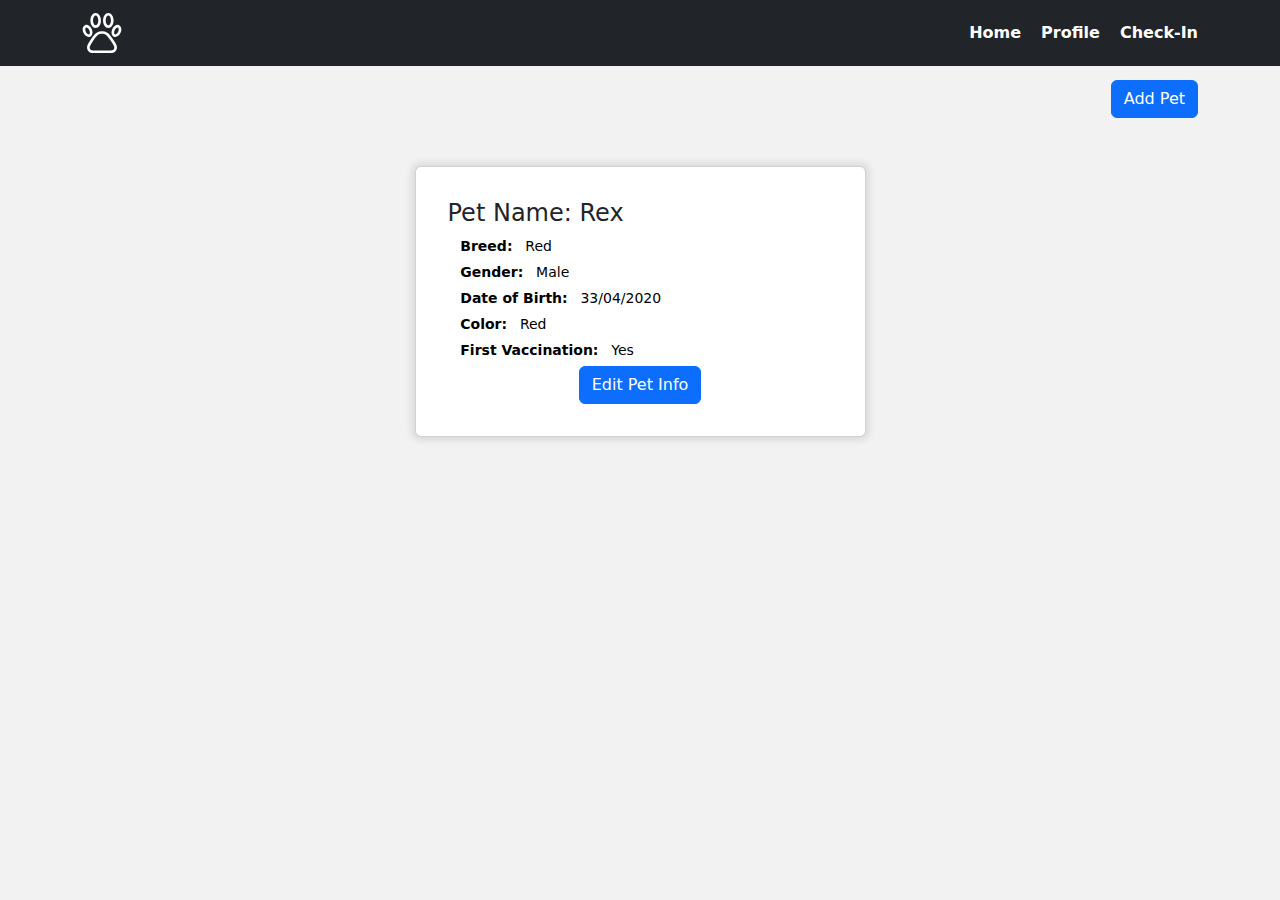
==== home/index.html @ 4c6887a6 "update version" ====
<!DOCTYPE html>
<html lang="en" data-bs-theme="auto">
  <head>
    <script src="../assets/js/color-modes.js"></script>

    <meta charset="utf-8" />
    <meta name="viewport" content="width=device-width, initial-scale=1" />
    <meta name="description" content="" />
    <meta
      name="author"
      content="Mark Otto, Jacob Thornton, and Bootstrap contributors"
    />
    <meta name="generator" content="Hugo 0.112.5" />
    <title>Home Page</title>

    <link
      rel="canonical"
      href="https://getbootstrap.com/docs/5.3/examples/sign-in/"
    />
    <!-- Custom styles for this template -->
    <link href="home.css" rel="stylesheet" />
    <link href="../assets/dist/css/bootstrap.min.css" rel="stylesheet" />
  </head>

  <body>
    <div class="LayoutContainer">
      <header style="position: fixed; width: 100%; z-index: 99">
        <div class="bg-dark d-flex justify-content-end align-items-center">
          <div class="container d-flex justify-content-end gap-3">
            <span class="navbar-brand d-flex align-items-center"></span>
            <span class="navbar-brand d-flex align-items-center"></span>
          </div>
        </div>
        <div class="navbar navbar-dark bg-dark box-shadow">
          <div class="container d-flex justify-content-between">
            <div>
              <a href="/home" class="navbar-brand d-flex align-items-center">
                <!-- <img
                  src="../assets/brand/pets-svgrepo-com.svg"
                  alt=""
                  width="40"
                  height="40"
                  
                /> -->
                <svg
                  fill="#000000"
                  width="40"
                  height="40"
                  version="1.1"
                  id="Capa_1"
                  xmlns="http://www.w3.org/2000/svg"
                  xmlns:xlink="http://www.w3.org/1999/xlink"
                  viewBox="0 0 228.804 228.804"
                  xml:space="preserve"
                  style="fill: white"
                >
                  <g>
                    <path
                      d="M184.475,161.189c-2.368-3.731-19.724-30.767-34.558-45.068c-12.376-11.883-30.9-12.227-33-12.227
                  c-0.191,0.001-0.383,0.008-0.571,0.023h-4.491c-1.984,0-19.761,0.338-32.763,12.042C63.05,130.416,45.3,159.575,44.058,161.63
                  c-9.403,14.867-15.166,24.536-15.166,35.286c0,19.371,14.193,31.888,36.158,31.888h98.711c21.959,0,36.148-12.529,36.148-31.92
                  c0-10.845-5.777-20.5-15.205-35.353C184.63,161.415,184.554,161.3,184.475,161.189z M163.761,213.804H65.05
                  c-7.902,0-21.158-2.194-21.158-16.888c0-6.279,4.126-13.489,12.885-27.334c0.029-0.046,0.058-0.093,0.087-0.14
                  c0.175-0.29,17.631-29.146,32.267-42.336c8.925-8.034,22.597-8.187,22.73-8.188h5.08c0.143,0,0.284-0.004,0.426-0.012
                  c2.441,0.092,14.739,0.907,22.152,8.024c14.283,13.772,32.324,42.347,32.505,42.634c0.081,0.129,0.165,0.254,0.253,0.376
                  c9.316,14.698,12.633,21.018,12.633,26.942C184.909,210.868,173.408,213.804,163.761,213.804z"
                    />
                    <path
                      d="M78.198,85.731c16.929,0,30.189-18.831,30.189-42.87C108.388,18.827,95.127,0,78.198,0
                  C61.271,0,48.011,18.827,48.011,42.861C48.011,66.901,61.271,85.731,78.198,85.731z M78.198,15
                  c7.184,0,15.189,11.442,15.189,27.861c0,16.424-8.006,27.87-15.189,27.87s-15.188-11.446-15.188-27.87
                  C63.011,26.442,71.015,15,78.198,15z"
                    />
                    <path
                      d="M38.664,137.296c2.951,0,5.77-0.607,8.413-1.82c13.162-6.12,16.827-25.327,8.34-43.731
                  C48.832,77.493,36.65,67.918,25.101,67.918c-2.954,0-5.777,0.609-8.401,1.817C3.52,75.834-0.157,95.045,8.332,113.481
                  c6.585,14.244,18.774,23.814,30.33,23.815H38.664z M21.952,107.197c-5.076-11.024-3.635-21.683,1.033-23.842
                  c0.639-0.294,1.33-0.437,2.115-0.437c4.71,0,12.162,5.298,16.697,15.113c5.076,11.008,3.635,21.668-1.011,23.828
                  c-0.642,0.294-1.336,0.438-2.123,0.438C33.947,122.296,26.486,117,21.952,107.197z"
                    />
                    <path
                      d="M150.591,85.731c16.923,0,30.18-18.831,30.18-42.87C180.771,18.827,167.514,0,150.591,0
                  c-16.939,0-30.207,18.827-30.207,42.861C120.384,66.901,133.652,85.731,150.591,85.731z M150.591,15
                  c7.18,0,15.18,11.442,15.18,27.861c0,16.424-8,27.87-15.18,27.87c-7.192,0-15.207-11.446-15.207-27.87
                  C135.384,26.442,143.399,15,150.591,15z"
                    />
                    <path
                      d="M212.104,69.737c-2.617-1.212-5.447-1.827-8.411-1.827c-11.532,0-23.71,9.578-30.299,23.827
                  c-8.525,18.396-4.863,37.61,8.368,43.756c2.609,1.197,5.429,1.804,8.38,1.804c11.559,0,23.745-9.572,30.324-23.822
                  C228.962,95.052,225.287,75.839,212.104,69.737z M206.846,107.19c-4.53,9.812-11.987,15.106-16.704,15.106
                  c-0.788,0-1.482-0.143-2.093-0.423c-4.696-2.181-6.141-12.835-1.043-23.835c4.544-9.827,11.988-15.129,16.687-15.129
                  c0.781,0,1.47,0.143,2.107,0.438C210.484,85.517,211.926,96.175,206.846,107.19z"
                    />
                  </g>
                </svg>
              </a>
            </div>
            <div
              style="
                display: flex;
                justify-content: center;
                align-items: center;
                gap: 20px;
              "
            >
              <a class="nav-menu" href="/home">Home</a>
              <a class="nav-menu" href="/profile">Profile</a>
              <a class="nav-menu" href="/check-in">Check-In</a>
            </div>
          </div>
        </div>
      </header>
      <div className="flex-grow-1" style="margin-top: 5rem">
        <div class="container">
          <div class="d-flex justify-content-end">
            <button class="add-pet btn btn-primary">
              <span>
                <i class="bi bi-plus-circle"></i>
              </span>
              <span>Add Pet</span>
            </button>
          </div>
          <main role="main">
            <div class="py-5">
              <div class="row justify-content-center">
                <div class="col-sm-10 col-md-7 col-lg-5 col-xl-5 col-xxl-4">
                  <div class="card mb-3">
                    <div class="card-body">
                      <h4 class="card-title">Pet Name: Rex</h4>

                      <p class="card-text">
                        <span>
                          <i class="bi bi-hexagon"></i>
                        </span>
                        <span class="fw-bold">Breed:</span> Red
                      </p>

                      <p class="card-text">
                        <span>
                          <i class="bi bi-hexagon"></i>
                        </span>
                        <span class="fw-bold">Gender:</span>
                        Male
                      </p>

                      <p class="card-text">
                        <span>
                          <i class="bi bi-hexagon"></i>
                        </span>
                        <span class="fw-bold">Date of Birth:</span>
                        33/04/2020
                      </p>

                      <p class="card-text">
                        <span>
                          <i class="bi bi-hexagon"></i>
                        </span>
                        <span class="fw-bold">Color:</span> Red
                      </p>

                      <p class="card-text">
                        <span>
                          <i class="bi bi-hexagon"></i>
                        </span>
                        <span class="fw-bold">First Vaccination:</span>
                        Yes
                      </p>

                      <div class="w-100 d-flex justify-content-center">
                        <button
                          class="btn btn-primary"
                          onclick="navigate(`/form/${pet.id}`)"
                        >
                          Edit Pet Info
                        </button>
                      </div>
                    </div>
                  </div>
                </div>

                <!-- Repeat the above div for each pet in the 'pets' array -->

                <!-- Load More button -->
              </div>
            </div>
          </main>
        </div>
      </div>
    </div>

    <script src="../assets/dist/js/bootstrap.bundle.min.js"></script>
  </body>
</html>
---- home/home.css ----
.LayoutContainer {
  min-height: 100vh;
  display: flex;
  flex-direction: column;
  background: #f2f2f2;
}

.nav-menu {
  color: white;
  font-size: 16px;
  font-weight: bold;
  text-decoration: unset;
}

.wrapper {
  display: flex;
  flex-direction: column;
  padding: 2rem;
}

.text {
  font-size: 1.2rem;
  margin-bottom: 1rem;
}

@media only screen and (max-width: 600px) {
  .wrapper {
    padding: 10px;
    overflow: hidden;
  }
}

.add-pet {
  background: transparent;
  border: 2px solid black;
  color: black;
}

.card {
  border-radius: 0;
  box-shadow: 0px 0px 6px 4px #dcdcdc;
  padding: 1rem;
  border-radius: 5px;
  background: white;
  transition: 0.3s all ease;
}

.card:hover {
  transform: scale(0.99);
  box-shadow: 0px 0px 2px 1px #dcdcdc;
}

.card-title h4 {
  font-size: 16px;
  color: black;
  margin-bottom: 10px;
}

.card-text {
  color: black;
  font-size: 14px;
  display: flex;
  align-items: self-end;
  justify-content: flex-start;
  gap: 0.8rem;
  margin-bottom: 5px;
}

.card-text i {
  color: black;
  font-size: 14px;
}

.buttonS {
  color: white;
  background: var(--dark);
  border: 2px solid white;
  transition: 0.4s all;
  margin-top: 2rem;
  width: 150px;
}

.buttonS:hover {
  border: 2px solid var(--dark);
  background: white;
  color: black;
}
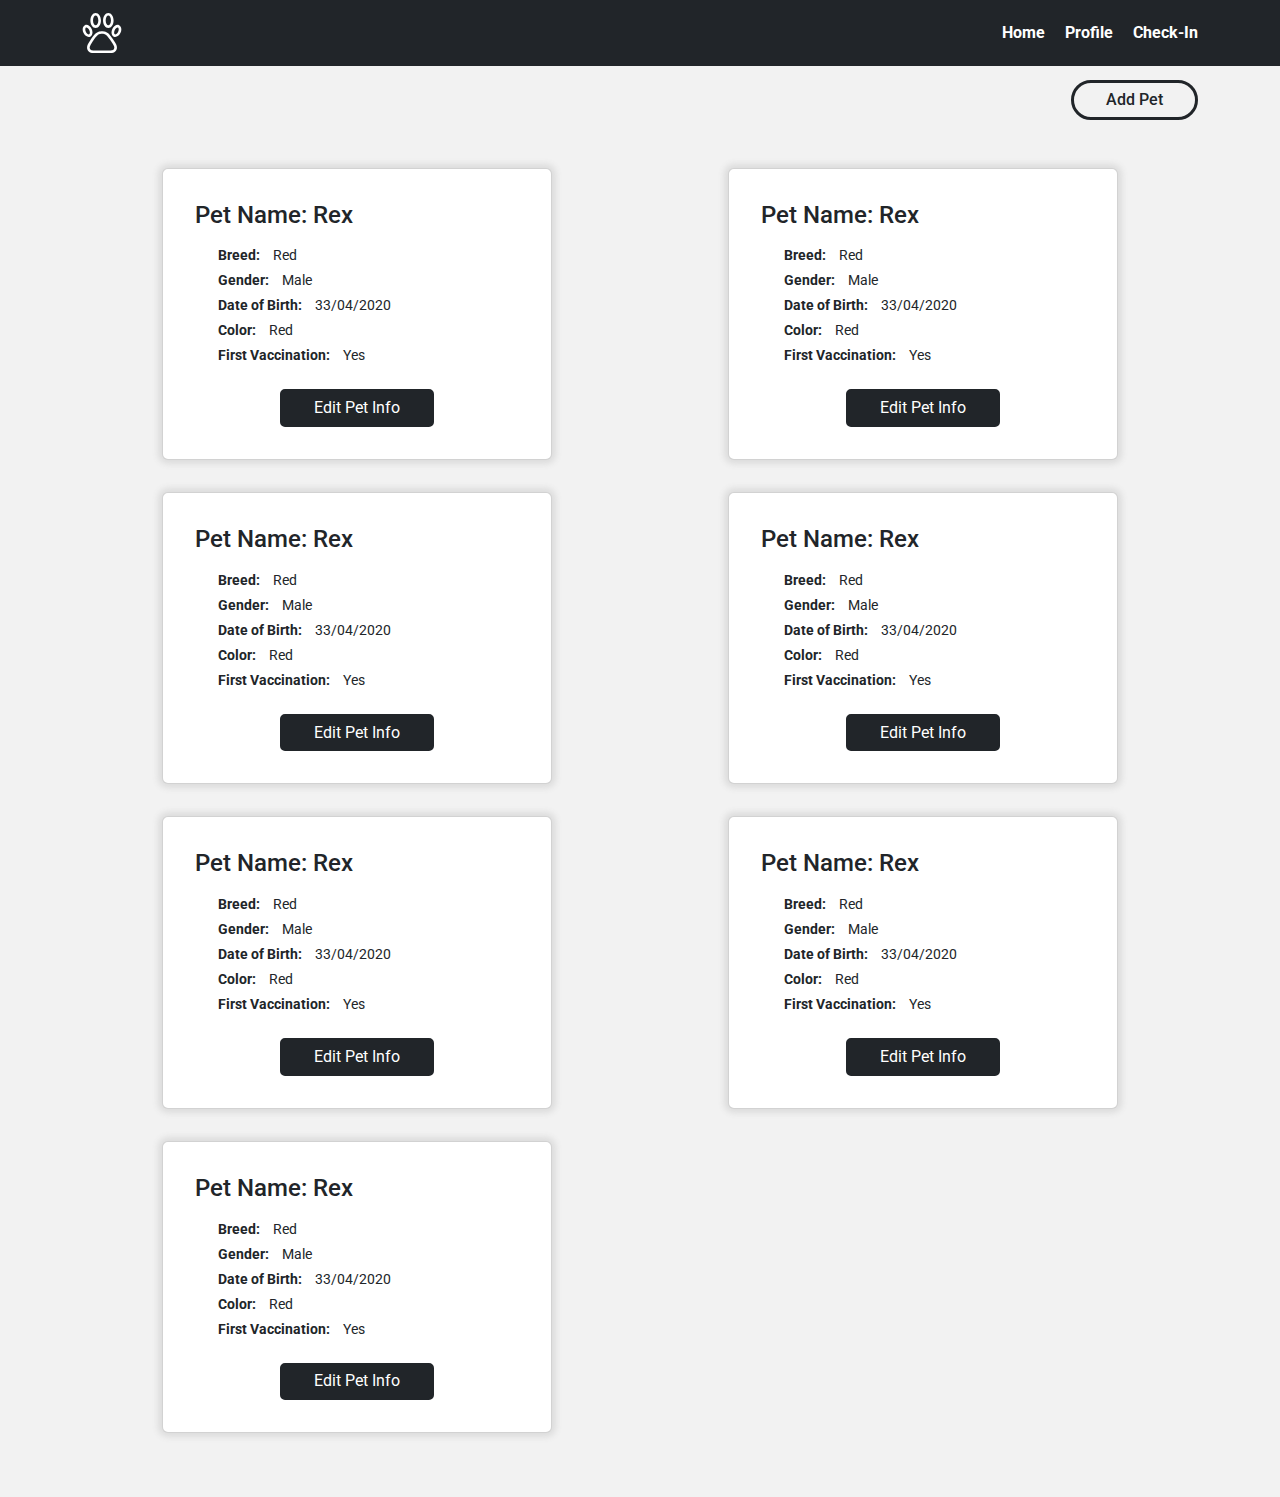
==== commit 0fac179a: "updates" ====
--- a/home/index.html
+++ b/home/index.html
@@ -11,15 +11,35 @@
       content="Mark Otto, Jacob Thornton, and Bootstrap contributors"
     />
     <meta name="generator" content="Hugo 0.112.5" />
-    <title>Home Page</title>
+    <title>Home</title>
 
     <link
       rel="canonical"
       href="https://getbootstrap.com/docs/5.3/examples/sign-in/"
     />
+
     <!-- Custom styles for this template -->
+    <link href="../main.css" rel="stylesheet" />
+
     <link href="home.css" rel="stylesheet" />
     <link href="../assets/dist/css/bootstrap.min.css" rel="stylesheet" />
+
+    <!-- Font Family -->
+    <link rel="preconnect" href="https://fonts.googleapis.com" />
+    <link rel="preconnect" href="https://fonts.gstatic.com" crossorigin />
+    <link
+      href="https://fonts.googleapis.com/css2?family=Roboto:wght@300;400;500;700&display=swap"
+      rel="stylesheet"
+    />
+
+    <!-- Font Awesome -->
+    <link
+      rel="stylesheet"
+      href="https://cdnjs.cloudflare.com/ajax/libs/font-awesome/6.4.0/css/all.min.css"
+      integrity="sha512-iecdLmaskl7CVkqkXNQ/ZH/XLlvWZOJyj7Yy7tcenmpD1ypASozpmT/E0iPtmFIB46ZmdtAc9eNBvH0H/ZpiBw=="
+      crossorigin="anonymous"
+      referrerpolicy="no-referrer"
+    />
   </head>
 
   <body>
@@ -104,7 +124,7 @@
               "
             >
               <a class="nav-menu" href="/home">Home</a>
-              <a class="nav-menu" href="/profile">Profile</a>
+              <a class="nav-menu" href="/owner-form">Profile</a>
               <a class="nav-menu" href="/check-in">Check-In</a>
             </div>
           </div>
@@ -113,62 +133,321 @@
       <div className="flex-grow-1" style="margin-top: 5rem">
         <div class="container">
           <div class="d-flex justify-content-end">
-            <button class="add-pet btn btn-primary">
-              <span>
-                <i class="bi bi-plus-circle"></i>
-              </span>
-              <span>Add Pet</span>
-            </button>
+            <a href="/pet-form"
+              ><button class="addPet">
+                <span>
+                  <i class="bi bi-plus-circle"></i>
+                </span>
+                <span>Add Pet</span>
+              </button></a
+            >
           </div>
           <main role="main">
             <div class="py-5">
-              <div class="row justify-content-center">
-                <div class="col-sm-10 col-md-7 col-lg-5 col-xl-5 col-xxl-4">
-                  <div class="card mb-3">
-                    <div class="card-body">
-                      <h4 class="card-title">Pet Name: Rex</h4>
-
-                      <p class="card-text">
-                        <span>
-                          <i class="bi bi-hexagon"></i>
-                        </span>
-                        <span class="fw-bold">Breed:</span> Red
-                      </p>
-
-                      <p class="card-text">
-                        <span>
-                          <i class="bi bi-hexagon"></i>
-                        </span>
-                        <span class="fw-bold">Gender:</span>
-                        Male
-                      </p>
-
-                      <p class="card-text">
-                        <span>
-                          <i class="bi bi-hexagon"></i>
-                        </span>
-                        <span class="fw-bold">Date of Birth:</span>
-                        33/04/2020
-                      </p>
-
-                      <p class="card-text">
-                        <span>
-                          <i class="bi bi-hexagon"></i>
-                        </span>
-                        <span class="fw-bold">Color:</span> Red
-                      </p>
-
-                      <p class="card-text">
-                        <span>
-                          <i class="bi bi-hexagon"></i>
-                        </span>
-                        <span class="fw-bold">First Vaccination:</span>
-                        Yes
-                      </p>
-
-                      <div class="w-100 d-flex justify-content-center">
-                        <button
-                          class="btn btn-primary"
+              <!-- <div class="row justify-content-center"> -->
+              <div>
+                <div class="cardsContainer">
+                  <div class="card mb-3 petCard">
+                    <div class="card-body">
+                      <h4 class="card-title mb-3">Pet Name: Rex</h4>
+
+                      <p class="card-text">
+                        <span>
+                          <i class="fa-regular fa-circle fa-sm"></i>
+                        </span>
+                        <span class="fw-bold">Breed:</span> Red
+                      </p>
+
+                      <p class="card-text">
+                        <span> <i class="fa-regular fa-circle fa-sm"></i></span>
+                        <span class="fw-bold">Gender:</span>
+                        Male
+                      </p>
+
+                      <p class="card-text">
+                        <span> <i class="fa-regular fa-circle fa-sm"></i></span>
+                        <span class="fw-bold">Date of Birth:</span>
+                        33/04/2020
+                      </p>
+
+                      <p class="card-text">
+                        <span> <i class="fa-regular fa-circle fa-sm"></i></span>
+                        <span class="fw-bold">Color:</span> Red
+                      </p>
+
+                      <p class="card-text">
+                        <span> <i class="fa-regular fa-circle fa-sm"></i></span>
+                        <span class="fw-bold">First Vaccination:</span>
+                        Yes
+                      </p>
+
+                      <div class="w-100 d-flex justify-content-center mt-4">
+                        <button
+                          class="btnDark"
+                          onclick="navigate(`/form/${pet.id}`)"
+                        >
+                          Edit Pet Info
+                        </button>
+                      </div>
+                    </div>
+                  </div>
+                  <div class="card mb-3 petCard">
+                    <div class="card-body">
+                      <h4 class="card-title mb-3">Pet Name: Rex</h4>
+
+                      <p class="card-text">
+                        <span>
+                          <i class="fa-regular fa-circle fa-sm"></i>
+                        </span>
+                        <span class="fw-bold">Breed:</span> Red
+                      </p>
+
+                      <p class="card-text">
+                        <span> <i class="fa-regular fa-circle fa-sm"></i></span>
+                        <span class="fw-bold">Gender:</span>
+                        Male
+                      </p>
+
+                      <p class="card-text">
+                        <span> <i class="fa-regular fa-circle fa-sm"></i></span>
+                        <span class="fw-bold">Date of Birth:</span>
+                        33/04/2020
+                      </p>
+
+                      <p class="card-text">
+                        <span> <i class="fa-regular fa-circle fa-sm"></i></span>
+                        <span class="fw-bold">Color:</span> Red
+                      </p>
+
+                      <p class="card-text">
+                        <span> <i class="fa-regular fa-circle fa-sm"></i></span>
+                        <span class="fw-bold">First Vaccination:</span>
+                        Yes
+                      </p>
+
+                      <div class="w-100 d-flex justify-content-center mt-4">
+                        <button
+                          class="btnDark"
+                          onclick="navigate(`/form/${pet.id}`)"
+                        >
+                          Edit Pet Info
+                        </button>
+                      </div>
+                    </div>
+                  </div>
+                  <div class="card mb-3 petCard">
+                    <div class="card-body">
+                      <h4 class="card-title mb-3">Pet Name: Rex</h4>
+
+                      <p class="card-text">
+                        <span>
+                          <i class="fa-regular fa-circle fa-sm"></i>
+                        </span>
+                        <span class="fw-bold">Breed:</span> Red
+                      </p>
+
+                      <p class="card-text">
+                        <span> <i class="fa-regular fa-circle fa-sm"></i></span>
+                        <span class="fw-bold">Gender:</span>
+                        Male
+                      </p>
+
+                      <p class="card-text">
+                        <span> <i class="fa-regular fa-circle fa-sm"></i></span>
+                        <span class="fw-bold">Date of Birth:</span>
+                        33/04/2020
+                      </p>
+
+                      <p class="card-text">
+                        <span> <i class="fa-regular fa-circle fa-sm"></i></span>
+                        <span class="fw-bold">Color:</span> Red
+                      </p>
+
+                      <p class="card-text">
+                        <span> <i class="fa-regular fa-circle fa-sm"></i></span>
+                        <span class="fw-bold">First Vaccination:</span>
+                        Yes
+                      </p>
+
+                      <div class="w-100 d-flex justify-content-center mt-4">
+                        <button
+                          class="btnDark"
+                          onclick="navigate(`/form/${pet.id}`)"
+                        >
+                          Edit Pet Info
+                        </button>
+                      </div>
+                    </div>
+                  </div>
+                  <div class="card mb-3 petCard">
+                    <div class="card-body">
+                      <h4 class="card-title mb-3">Pet Name: Rex</h4>
+
+                      <p class="card-text">
+                        <span>
+                          <i class="fa-regular fa-circle fa-sm"></i>
+                        </span>
+                        <span class="fw-bold">Breed:</span> Red
+                      </p>
+
+                      <p class="card-text">
+                        <span> <i class="fa-regular fa-circle fa-sm"></i></span>
+                        <span class="fw-bold">Gender:</span>
+                        Male
+                      </p>
+
+                      <p class="card-text">
+                        <span> <i class="fa-regular fa-circle fa-sm"></i></span>
+                        <span class="fw-bold">Date of Birth:</span>
+                        33/04/2020
+                      </p>
+
+                      <p class="card-text">
+                        <span> <i class="fa-regular fa-circle fa-sm"></i></span>
+                        <span class="fw-bold">Color:</span> Red
+                      </p>
+
+                      <p class="card-text">
+                        <span> <i class="fa-regular fa-circle fa-sm"></i></span>
+                        <span class="fw-bold">First Vaccination:</span>
+                        Yes
+                      </p>
+
+                      <div class="w-100 d-flex justify-content-center mt-4">
+                        <button
+                          class="btnDark"
+                          onclick="navigate(`/form/${pet.id}`)"
+                        >
+                          Edit Pet Info
+                        </button>
+                      </div>
+                    </div>
+                  </div>
+                  <div class="card mb-3 petCard">
+                    <div class="card-body">
+                      <h4 class="card-title mb-3">Pet Name: Rex</h4>
+
+                      <p class="card-text">
+                        <span>
+                          <i class="fa-regular fa-circle fa-sm"></i>
+                        </span>
+                        <span class="fw-bold">Breed:</span> Red
+                      </p>
+
+                      <p class="card-text">
+                        <span> <i class="fa-regular fa-circle fa-sm"></i></span>
+                        <span class="fw-bold">Gender:</span>
+                        Male
+                      </p>
+
+                      <p class="card-text">
+                        <span> <i class="fa-regular fa-circle fa-sm"></i></span>
+                        <span class="fw-bold">Date of Birth:</span>
+                        33/04/2020
+                      </p>
+
+                      <p class="card-text">
+                        <span> <i class="fa-regular fa-circle fa-sm"></i></span>
+                        <span class="fw-bold">Color:</span> Red
+                      </p>
+
+                      <p class="card-text">
+                        <span> <i class="fa-regular fa-circle fa-sm"></i></span>
+                        <span class="fw-bold">First Vaccination:</span>
+                        Yes
+                      </p>
+
+                      <div class="w-100 d-flex justify-content-center mt-4">
+                        <button
+                          class="btnDark"
+                          onclick="navigate(`/form/${pet.id}`)"
+                        >
+                          Edit Pet Info
+                        </button>
+                      </div>
+                    </div>
+                  </div>
+                  <div class="card mb-3 petCard">
+                    <div class="card-body">
+                      <h4 class="card-title mb-3">Pet Name: Rex</h4>
+
+                      <p class="card-text">
+                        <span>
+                          <i class="fa-regular fa-circle fa-sm"></i>
+                        </span>
+                        <span class="fw-bold">Breed:</span> Red
+                      </p>
+
+                      <p class="card-text">
+                        <span> <i class="fa-regular fa-circle fa-sm"></i></span>
+                        <span class="fw-bold">Gender:</span>
+                        Male
+                      </p>
+
+                      <p class="card-text">
+                        <span> <i class="fa-regular fa-circle fa-sm"></i></span>
+                        <span class="fw-bold">Date of Birth:</span>
+                        33/04/2020
+                      </p>
+
+                      <p class="card-text">
+                        <span> <i class="fa-regular fa-circle fa-sm"></i></span>
+                        <span class="fw-bold">Color:</span> Red
+                      </p>
+
+                      <p class="card-text">
+                        <span> <i class="fa-regular fa-circle fa-sm"></i></span>
+                        <span class="fw-bold">First Vaccination:</span>
+                        Yes
+                      </p>
+
+                      <div class="w-100 d-flex justify-content-center mt-4">
+                        <button
+                          class="btnDark"
+                          onclick="navigate(`/form/${pet.id}`)"
+                        >
+                          Edit Pet Info
+                        </button>
+                      </div>
+                    </div>
+                  </div>
+                  <div class="card mb-3 petCard">
+                    <div class="card-body">
+                      <h4 class="card-title mb-3">Pet Name: Rex</h4>
+
+                      <p class="card-text">
+                        <span>
+                          <i class="fa-regular fa-circle fa-sm"></i>
+                        </span>
+                        <span class="fw-bold">Breed:</span> Red
+                      </p>
+
+                      <p class="card-text">
+                        <span> <i class="fa-regular fa-circle fa-sm"></i></span>
+                        <span class="fw-bold">Gender:</span>
+                        Male
+                      </p>
+
+                      <p class="card-text">
+                        <span> <i class="fa-regular fa-circle fa-sm"></i></span>
+                        <span class="fw-bold">Date of Birth:</span>
+                        33/04/2020
+                      </p>
+
+                      <p class="card-text">
+                        <span> <i class="fa-regular fa-circle fa-sm"></i></span>
+                        <span class="fw-bold">Color:</span> Red
+                      </p>
+
+                      <p class="card-text">
+                        <span> <i class="fa-regular fa-circle fa-sm"></i></span>
+                        <span class="fw-bold">First Vaccination:</span>
+                        Yes
+                      </p>
+
+                      <div class="w-100 d-flex justify-content-center mt-4">
+                        <button
+                          class="btnDark"
                           onclick="navigate(`/form/${pet.id}`)"
                         >
                           Edit Pet Info
--- a/main.css
+++ b/main.css
@@ -0,0 +1,94 @@
+:root {
+  --dark: #212529;
+  --green: #3fcf8e;
+  --darkGreen: #34b27b;
+}
+
+body {
+  font-family: "Roboto", sans-serif !important;
+}
+
+/* Apply the custom style to all Bootstrap inputs */
+input.form-control:focus,
+input.form-control:active,
+select.form-control:focus,
+select.form-control:active,
+input.form-check-input:focus,
+input.form-check-input:active {
+  outline: none;
+  border-color: gray;
+  box-shadow: 0 0 0 0.2rem #00000040;
+}
+
+input.form-check-input:checked {
+  background-color: #00000052;
+  border-color: #00000040;
+}
+
+input::placeholder {
+  font-size: 13px;
+  letter-spacing: 1px;
+  word-spacing: 1px;
+  color: #00000066 !important;
+}
+
+/* STYLES */
+
+.LayoutContainer {
+  min-height: 100vh;
+  display: flex;
+  flex-direction: column;
+  background: #f2f2f2;
+}
+
+.nav-menu {
+  color: white;
+  font-size: 16px;
+  font-weight: bold;
+  text-decoration: unset;
+}
+
+.btnDark {
+  color: white;
+  background: var(--dark);
+  border: 2px solid var(--dark);
+  font-weight: 400;
+  border-radius: 5px;
+  padding: 0.3rem 2rem;
+
+  transition: 0.2s all linear;
+}
+
+.btnDark:hover {
+  background: white;
+  color: var(--dark);
+}
+
+.inputsGroup {
+  display: flex;
+  flex-direction: row;
+  justify-content: center;
+  align-items: center;
+  gap: 2rem;
+}
+.form {
+  max-width: 600px;
+  width: 100%;
+  background: white;
+  padding: 20px;
+  border-radius: 6px;
+  margin: 0 auto 4rem;
+}
+
+@media only screen and (max-width: 576px) {
+  .inputsGroup {
+    display: flex;
+    flex-direction: column;
+    justify-content: center;
+    align-items: center;
+    gap: 1rem;
+  }
+  .form {
+    margin: 0 auto 1.5rem;
+  }
+}
--- a/home/home.css
+++ b/home/home.css
@@ -1,17 +1,3 @@
-.LayoutContainer {
-  min-height: 100vh;
-  display: flex;
-  flex-direction: column;
-  background: #f2f2f2;
-}
-
-.nav-menu {
-  color: white;
-  font-size: 16px;
-  font-weight: bold;
-  text-decoration: unset;
-}
-
 .wrapper {
   display: flex;
   flex-direction: column;
@@ -30,17 +16,26 @@
   }
 }
 
-.add-pet {
+.addPet {
+  color: var(--dark);
   background: transparent;
-  border: 2px solid black;
-  color: black;
+  border: 3px solid var(--dark);
+  font-weight: 500;
+  border-radius: 25px;
+  padding: 0.3rem 2rem;
+
+  transition: 0.4s all;
+}
+
+.addPet:hover {
+  background: var(--dark);
+  color: white;
 }
 
 .card {
-  border-radius: 0;
   box-shadow: 0px 0px 6px 4px #dcdcdc;
   padding: 1rem;
-  border-radius: 5px;
+  /* border-radius: 5px !important; */
   background: white;
   transition: 0.3s all ease;
 }
@@ -52,36 +47,58 @@
 
 .card-title h4 {
   font-size: 16px;
-  color: black;
+  color: var(--dark);
   margin-bottom: 10px;
 }
 
 .card-text {
-  color: black;
+  color: var(--dark);
   font-size: 14px;
   display: flex;
-  align-items: self-end;
+  align-items: center;
   justify-content: flex-start;
   gap: 0.8rem;
   margin-bottom: 5px;
+  line-height: 20px;
 }
 
-.card-text i {
-  color: black;
-  font-size: 14px;
+.card-text > span:nth-child(1) {
+  position: relative;
+}
+.card-text > span:nth-child(2) {
+  margin-left: 10px;
+}
+.fa-regular.fa-circle.fa-sm {
+  color: var(--dark);
+  font-size: 11px;
+  position: absolute;
+  top: 0px;
 }
 
-.buttonS {
-  color: white;
-  background: var(--dark);
-  border: 2px solid white;
-  transition: 0.4s all;
-  margin-top: 2rem;
-  width: 150px;
+.cardsContainer {
+  display: grid;
+  grid-template-columns: repeat(auto-fit, minmax(400px, 1fr));
+  justify-items: center;
+  gap: 1rem;
+}
+.petCard {
+  width: 390px;
+  box-sizing: border-box;
 }
 
-.buttonS:hover {
-  border: 2px solid var(--dark);
-  background: white;
-  color: black;
+@media only screen and (max-width: 576px) {
+  .cardsContainer {
+    display: flex;
+    flex-direction: column;
+    justify-content: center;
+    align-items: center;
+    width: 100%;
+    /* grid-template-columns: repeat(auto-fit, minmax(400px, 1fr));
+    justify-items: center;
+    gap: 1rem; */
+  }
+  .petCard {
+    max-width: 340px;
+    /* width: 380px; */
+  }
 }
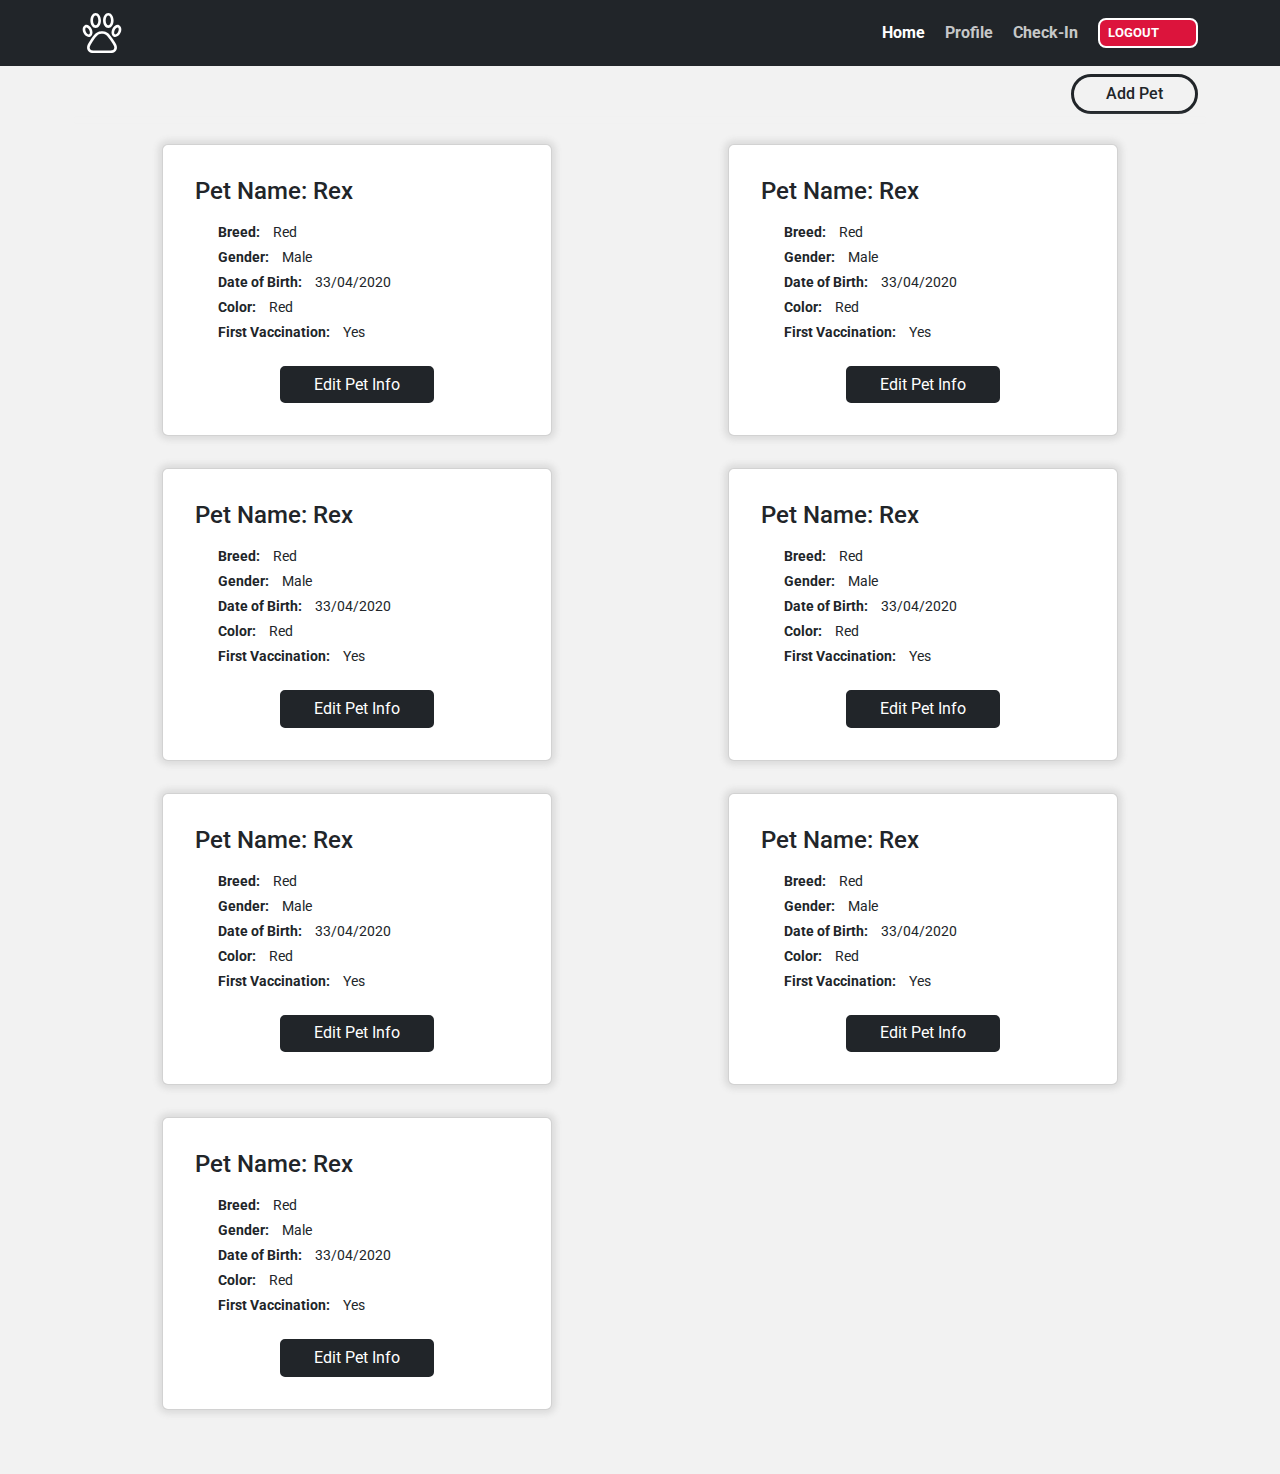
==== commit 5f4389b1: "general updates" ====
--- a/home/index.html
+++ b/home/index.html
@@ -115,29 +115,26 @@
                 </svg>
               </a>
             </div>
-            <div
-              style="
-                display: flex;
-                justify-content: center;
-                align-items: center;
-                gap: 20px;
-              "
-            >
-              <a class="nav-menu" href="/home">Home</a>
+            <div class="navMenuContainer">
+              <a class="nav-menu active" href="/home">Home</a>
               <a class="nav-menu" href="/owner-form">Profile</a>
               <a class="nav-menu" href="/check-in">Check-In</a>
+              <a class="logoutBtn" href="#"
+                ><span>LOGOUT</span
+                ><span
+                  ><i class="fa-solid fa-arrow-right-from-bracket"></i></span
+              ></a>
             </div>
           </div>
         </div>
       </header>
-      <div className="flex-grow-1" style="margin-top: 5rem">
+
+      <div style="margin-top: 6rem">
         <div class="container">
-          <div class="d-flex justify-content-end">
+          <div class="container d-flex justify-content-end addPetContainer">
             <a href="/pet-form"
               ><button class="addPet">
-                <span>
-                  <i class="bi bi-plus-circle"></i>
-                </span>
+                <span> <i class="fa-solid fa-plus"></i> </span>
                 <span>Add Pet</span>
               </button></a
             >
--- a/main.css
+++ b/main.css
@@ -11,25 +11,31 @@
 /* Apply the custom style to all Bootstrap inputs */
 input.form-control:focus,
 input.form-control:active,
-select.form-control:focus,
-select.form-control:active,
+textarea.form-control:focus,
+textarea.form-control:active,
+select.form-select:focus,
+select.form-select:active,
 input.form-check-input:focus,
 input.form-check-input:active {
   outline: none;
   border-color: gray;
   box-shadow: 0 0 0 0.2rem #00000040;
 }
-
+input[type="radio"] {
+  accent-color: gray;
+}
+select.form-select option:hover {
+  background-color: gray !important;
+}
 input.form-check-input:checked {
   background-color: #00000052;
   border-color: #00000040;
 }
 
-input::placeholder {
-  font-size: 13px;
-  letter-spacing: 1px;
-  word-spacing: 1px;
-  color: #00000066 !important;
+input::placeholder,
+textarea::placeholder {
+  font-size: 15px;
+  color: #55555568 !important;
 }
 
 /* STYLES */
@@ -40,12 +46,48 @@
   flex-direction: column;
   background: #f2f2f2;
 }
+.navMenuContainer {
+  display: flex;
+  justify-content: center;
+  align-items: center;
+  gap: 20px;
+}
 
 .nav-menu {
-  color: white;
+  color: #ffffffbf;
   font-size: 16px;
   font-weight: bold;
   text-decoration: unset;
+  transition: 0.2s all linear;
+}
+.nav-menu:hover {
+  color: white;
+}
+
+.logoutBtn {
+  color: white;
+  font-size: 13px;
+  font-weight: bold;
+  text-decoration: unset;
+  background-color: crimson;
+  width: 100px;
+  padding: 0.2rem 0.5rem;
+  border-radius: 8px;
+  border: 2px solid white;
+  transition: 0.2s all linear;
+  display: flex;
+  justify-content: space-between;
+  align-items: center;
+  box-sizing: border-box;
+}
+.logoutBtn:hover {
+  background-color: transparent;
+  color: crimson;
+  border: 2px solid crimson;
+}
+
+.wrapper {
+  margin-top: 8rem;
 }
 
 .btnDark {
@@ -78,9 +120,21 @@
   padding: 20px;
   border-radius: 6px;
   margin: 0 auto 4rem;
+  position: relative;
+}
+
+.active {
+  color: white;
 }
 
 @media only screen and (max-width: 576px) {
+  .navMenuContainer {
+    gap: 15px;
+  }
+
+  .wrapper {
+    margin-top: 5.5rem;
+  }
   .inputsGroup {
     display: flex;
     flex-direction: column;
@@ -91,4 +145,22 @@
   .form {
     margin: 0 auto 1.5rem;
   }
+  .nav-menu {
+    font-size: 15px;
+  }
+  .logoutBtn {
+    width: 36px;
+    height: 36px;
+    box-sizing: border-box;
+    padding: 0;
+    display: flex;
+    align-items: center;
+    justify-content: center;
+  }
+  .logoutBtn > span:nth-child(1) {
+    display: none;
+  }
+  .logoutBtn > span:nth-child(2) {
+    font-size: 20px;
+  }
 }
--- a/home/home.css
+++ b/home/home.css
@@ -15,7 +15,29 @@
     overflow: hidden;
   }
 }
-
+.addPetContainer {
+  position: fixed;
+  display: flex;
+  align-items: center;
+  justify-content: flex-end;
+  background: #f2f2f2;
+  /* background: #ff0000; */
+  right: 0;
+  left: 0;
+  z-index: 9;
+  top: 66px;
+  padding-block: 0.5rem;
+}
+.addPetContainer::after {
+  content: "";
+  position: absolute;
+  bottom: 0;
+  left: 0;
+  width: 100%;
+  z-index: 2;
+  height: 0;
+  box-shadow: 0px -2px 6px 2px #f2f2f2;
+}
 .addPet {
   color: var(--dark);
   background: transparent;
@@ -23,6 +45,7 @@
   font-weight: 500;
   border-radius: 25px;
   padding: 0.3rem 2rem;
+  box-sizing: border-box;
 
   transition: 0.4s all;
 }
@@ -32,6 +55,9 @@
   color: white;
 }
 
+.addPet > span:nth-child(1) {
+  display: none;
+}
 .card {
   box-shadow: 0px 0px 6px 4px #dcdcdc;
   padding: 1rem;
@@ -101,4 +127,31 @@
     max-width: 340px;
     /* width: 380px; */
   }
+  .addPetContainer {
+    background: transparent;
+  }
+  .addPetContainer::after {
+    display: none;
+  }
+  .addPet {
+    position: absolute;
+    right: 12px;
+    padding: 0;
+    width: 38px;
+    height: 38px;
+    border-radius: 50%;
+    background-color: white;
+    box-shadow: 0px 0px 8px 2px #8b8b8ba6;
+    display: flex;
+    justify-content: center;
+    align-items: center;
+  }
+  .addPet > span:nth-child(1) {
+    display: block;
+    font-size: 24px;
+    font-weight: bold;
+  }
+  .addPet > span:nth-child(2) {
+    display: none;
+  }
 }
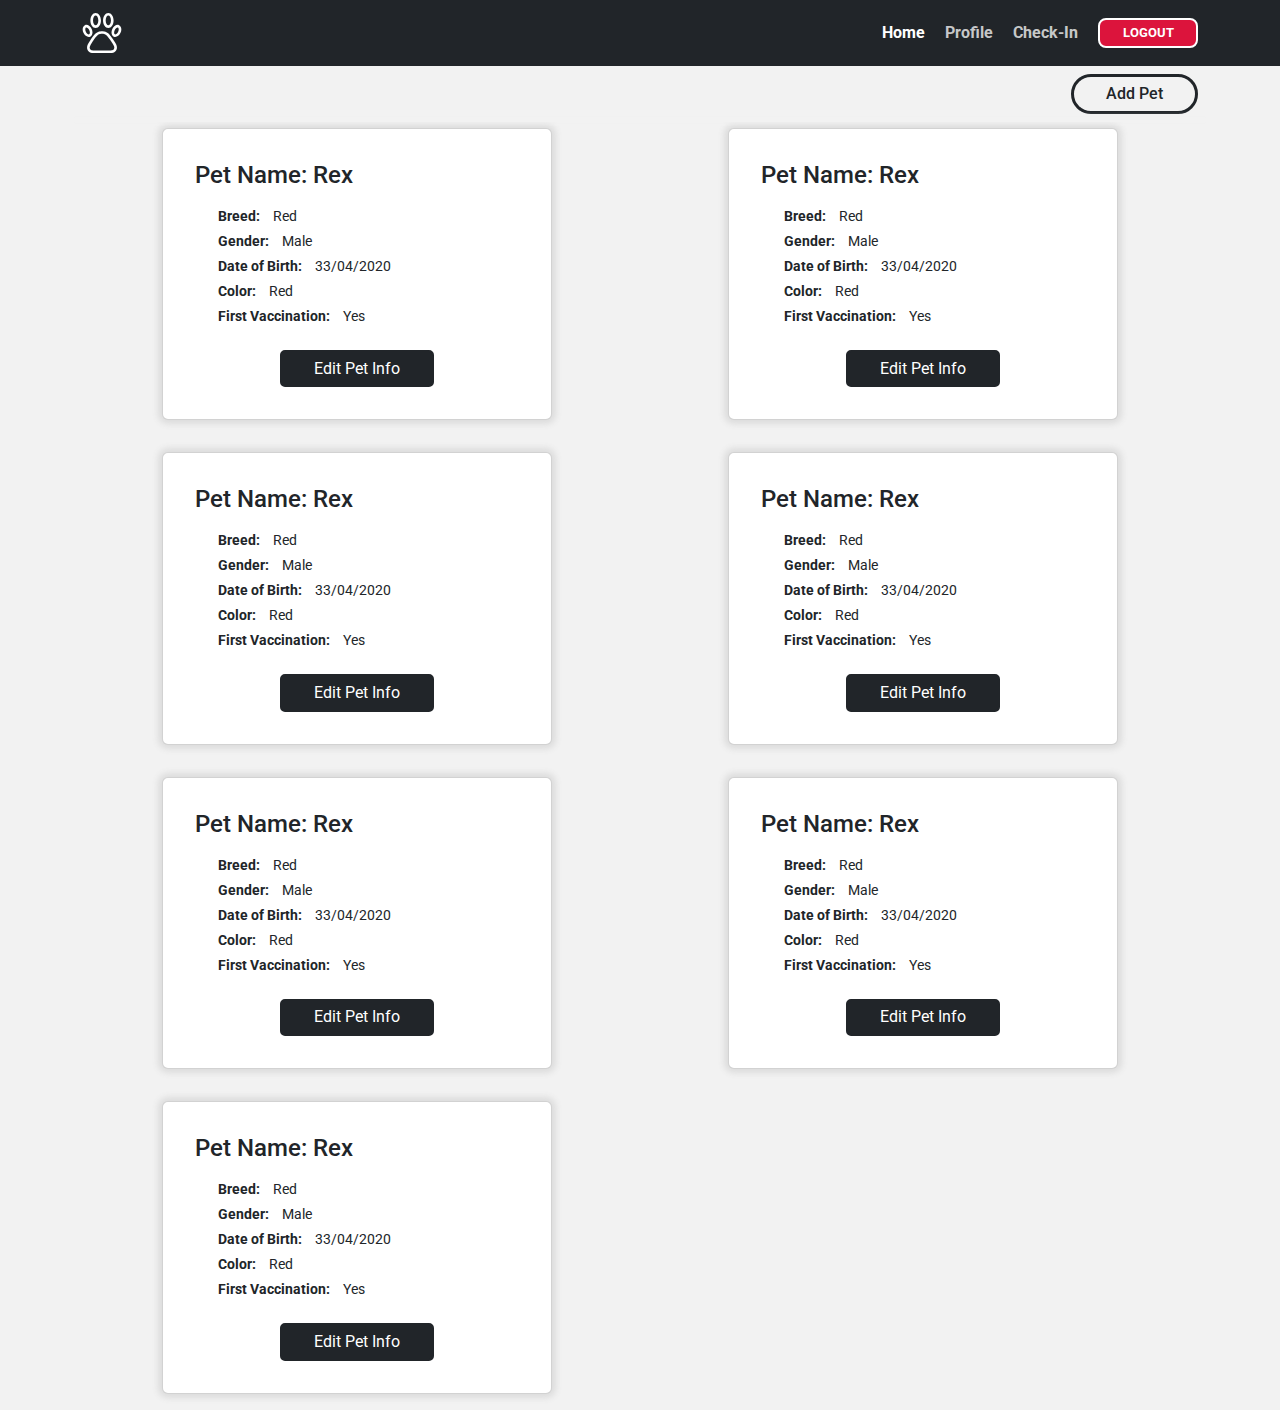
==== commit 9c23c269: "checkin page and layout updates" ====
--- a/home/index.html
+++ b/home/index.html
@@ -129,7 +129,7 @@
         </div>
       </header>
 
-      <div style="margin-top: 6rem">
+      <div class="wrapper">
         <div class="container">
           <div class="container d-flex justify-content-end addPetContainer">
             <a href="/pet-form"
@@ -140,324 +140,322 @@
             >
           </div>
           <main role="main">
-            <div class="py-5">
-              <!-- <div class="row justify-content-center"> -->
-              <div>
-                <div class="cardsContainer">
-                  <div class="card mb-3 petCard">
-                    <div class="card-body">
-                      <h4 class="card-title mb-3">Pet Name: Rex</h4>
-
-                      <p class="card-text">
-                        <span>
-                          <i class="fa-regular fa-circle fa-sm"></i>
-                        </span>
-                        <span class="fw-bold">Breed:</span> Red
-                      </p>
-
-                      <p class="card-text">
-                        <span> <i class="fa-regular fa-circle fa-sm"></i></span>
-                        <span class="fw-bold">Gender:</span>
-                        Male
-                      </p>
-
-                      <p class="card-text">
-                        <span> <i class="fa-regular fa-circle fa-sm"></i></span>
-                        <span class="fw-bold">Date of Birth:</span>
-                        33/04/2020
-                      </p>
-
-                      <p class="card-text">
-                        <span> <i class="fa-regular fa-circle fa-sm"></i></span>
-                        <span class="fw-bold">Color:</span> Red
-                      </p>
-
-                      <p class="card-text">
-                        <span> <i class="fa-regular fa-circle fa-sm"></i></span>
-                        <span class="fw-bold">First Vaccination:</span>
-                        Yes
-                      </p>
-
-                      <div class="w-100 d-flex justify-content-center mt-4">
-                        <button
-                          class="btnDark"
-                          onclick="navigate(`/form/${pet.id}`)"
-                        >
-                          Edit Pet Info
-                        </button>
-                      </div>
-                    </div>
-                  </div>
-                  <div class="card mb-3 petCard">
-                    <div class="card-body">
-                      <h4 class="card-title mb-3">Pet Name: Rex</h4>
-
-                      <p class="card-text">
-                        <span>
-                          <i class="fa-regular fa-circle fa-sm"></i>
-                        </span>
-                        <span class="fw-bold">Breed:</span> Red
-                      </p>
-
-                      <p class="card-text">
-                        <span> <i class="fa-regular fa-circle fa-sm"></i></span>
-                        <span class="fw-bold">Gender:</span>
-                        Male
-                      </p>
-
-                      <p class="card-text">
-                        <span> <i class="fa-regular fa-circle fa-sm"></i></span>
-                        <span class="fw-bold">Date of Birth:</span>
-                        33/04/2020
-                      </p>
-
-                      <p class="card-text">
-                        <span> <i class="fa-regular fa-circle fa-sm"></i></span>
-                        <span class="fw-bold">Color:</span> Red
-                      </p>
-
-                      <p class="card-text">
-                        <span> <i class="fa-regular fa-circle fa-sm"></i></span>
-                        <span class="fw-bold">First Vaccination:</span>
-                        Yes
-                      </p>
-
-                      <div class="w-100 d-flex justify-content-center mt-4">
-                        <button
-                          class="btnDark"
-                          onclick="navigate(`/form/${pet.id}`)"
-                        >
-                          Edit Pet Info
-                        </button>
-                      </div>
-                    </div>
-                  </div>
-                  <div class="card mb-3 petCard">
-                    <div class="card-body">
-                      <h4 class="card-title mb-3">Pet Name: Rex</h4>
-
-                      <p class="card-text">
-                        <span>
-                          <i class="fa-regular fa-circle fa-sm"></i>
-                        </span>
-                        <span class="fw-bold">Breed:</span> Red
-                      </p>
-
-                      <p class="card-text">
-                        <span> <i class="fa-regular fa-circle fa-sm"></i></span>
-                        <span class="fw-bold">Gender:</span>
-                        Male
-                      </p>
-
-                      <p class="card-text">
-                        <span> <i class="fa-regular fa-circle fa-sm"></i></span>
-                        <span class="fw-bold">Date of Birth:</span>
-                        33/04/2020
-                      </p>
-
-                      <p class="card-text">
-                        <span> <i class="fa-regular fa-circle fa-sm"></i></span>
-                        <span class="fw-bold">Color:</span> Red
-                      </p>
-
-                      <p class="card-text">
-                        <span> <i class="fa-regular fa-circle fa-sm"></i></span>
-                        <span class="fw-bold">First Vaccination:</span>
-                        Yes
-                      </p>
-
-                      <div class="w-100 d-flex justify-content-center mt-4">
-                        <button
-                          class="btnDark"
-                          onclick="navigate(`/form/${pet.id}`)"
-                        >
-                          Edit Pet Info
-                        </button>
-                      </div>
-                    </div>
-                  </div>
-                  <div class="card mb-3 petCard">
-                    <div class="card-body">
-                      <h4 class="card-title mb-3">Pet Name: Rex</h4>
-
-                      <p class="card-text">
-                        <span>
-                          <i class="fa-regular fa-circle fa-sm"></i>
-                        </span>
-                        <span class="fw-bold">Breed:</span> Red
-                      </p>
-
-                      <p class="card-text">
-                        <span> <i class="fa-regular fa-circle fa-sm"></i></span>
-                        <span class="fw-bold">Gender:</span>
-                        Male
-                      </p>
-
-                      <p class="card-text">
-                        <span> <i class="fa-regular fa-circle fa-sm"></i></span>
-                        <span class="fw-bold">Date of Birth:</span>
-                        33/04/2020
-                      </p>
-
-                      <p class="card-text">
-                        <span> <i class="fa-regular fa-circle fa-sm"></i></span>
-                        <span class="fw-bold">Color:</span> Red
-                      </p>
-
-                      <p class="card-text">
-                        <span> <i class="fa-regular fa-circle fa-sm"></i></span>
-                        <span class="fw-bold">First Vaccination:</span>
-                        Yes
-                      </p>
-
-                      <div class="w-100 d-flex justify-content-center mt-4">
-                        <button
-                          class="btnDark"
-                          onclick="navigate(`/form/${pet.id}`)"
-                        >
-                          Edit Pet Info
-                        </button>
-                      </div>
-                    </div>
-                  </div>
-                  <div class="card mb-3 petCard">
-                    <div class="card-body">
-                      <h4 class="card-title mb-3">Pet Name: Rex</h4>
-
-                      <p class="card-text">
-                        <span>
-                          <i class="fa-regular fa-circle fa-sm"></i>
-                        </span>
-                        <span class="fw-bold">Breed:</span> Red
-                      </p>
-
-                      <p class="card-text">
-                        <span> <i class="fa-regular fa-circle fa-sm"></i></span>
-                        <span class="fw-bold">Gender:</span>
-                        Male
-                      </p>
-
-                      <p class="card-text">
-                        <span> <i class="fa-regular fa-circle fa-sm"></i></span>
-                        <span class="fw-bold">Date of Birth:</span>
-                        33/04/2020
-                      </p>
-
-                      <p class="card-text">
-                        <span> <i class="fa-regular fa-circle fa-sm"></i></span>
-                        <span class="fw-bold">Color:</span> Red
-                      </p>
-
-                      <p class="card-text">
-                        <span> <i class="fa-regular fa-circle fa-sm"></i></span>
-                        <span class="fw-bold">First Vaccination:</span>
-                        Yes
-                      </p>
-
-                      <div class="w-100 d-flex justify-content-center mt-4">
-                        <button
-                          class="btnDark"
-                          onclick="navigate(`/form/${pet.id}`)"
-                        >
-                          Edit Pet Info
-                        </button>
-                      </div>
-                    </div>
-                  </div>
-                  <div class="card mb-3 petCard">
-                    <div class="card-body">
-                      <h4 class="card-title mb-3">Pet Name: Rex</h4>
-
-                      <p class="card-text">
-                        <span>
-                          <i class="fa-regular fa-circle fa-sm"></i>
-                        </span>
-                        <span class="fw-bold">Breed:</span> Red
-                      </p>
-
-                      <p class="card-text">
-                        <span> <i class="fa-regular fa-circle fa-sm"></i></span>
-                        <span class="fw-bold">Gender:</span>
-                        Male
-                      </p>
-
-                      <p class="card-text">
-                        <span> <i class="fa-regular fa-circle fa-sm"></i></span>
-                        <span class="fw-bold">Date of Birth:</span>
-                        33/04/2020
-                      </p>
-
-                      <p class="card-text">
-                        <span> <i class="fa-regular fa-circle fa-sm"></i></span>
-                        <span class="fw-bold">Color:</span> Red
-                      </p>
-
-                      <p class="card-text">
-                        <span> <i class="fa-regular fa-circle fa-sm"></i></span>
-                        <span class="fw-bold">First Vaccination:</span>
-                        Yes
-                      </p>
-
-                      <div class="w-100 d-flex justify-content-center mt-4">
-                        <button
-                          class="btnDark"
-                          onclick="navigate(`/form/${pet.id}`)"
-                        >
-                          Edit Pet Info
-                        </button>
-                      </div>
-                    </div>
-                  </div>
-                  <div class="card mb-3 petCard">
-                    <div class="card-body">
-                      <h4 class="card-title mb-3">Pet Name: Rex</h4>
-
-                      <p class="card-text">
-                        <span>
-                          <i class="fa-regular fa-circle fa-sm"></i>
-                        </span>
-                        <span class="fw-bold">Breed:</span> Red
-                      </p>
-
-                      <p class="card-text">
-                        <span> <i class="fa-regular fa-circle fa-sm"></i></span>
-                        <span class="fw-bold">Gender:</span>
-                        Male
-                      </p>
-
-                      <p class="card-text">
-                        <span> <i class="fa-regular fa-circle fa-sm"></i></span>
-                        <span class="fw-bold">Date of Birth:</span>
-                        33/04/2020
-                      </p>
-
-                      <p class="card-text">
-                        <span> <i class="fa-regular fa-circle fa-sm"></i></span>
-                        <span class="fw-bold">Color:</span> Red
-                      </p>
-
-                      <p class="card-text">
-                        <span> <i class="fa-regular fa-circle fa-sm"></i></span>
-                        <span class="fw-bold">First Vaccination:</span>
-                        Yes
-                      </p>
-
-                      <div class="w-100 d-flex justify-content-center mt-4">
-                        <button
-                          class="btnDark"
-                          onclick="navigate(`/form/${pet.id}`)"
-                        >
-                          Edit Pet Info
-                        </button>
-                      </div>
-                    </div>
-                  </div>
-                </div>
-
-                <!-- Repeat the above div for each pet in the 'pets' array -->
-
-                <!-- Load More button -->
+            <!-- <div class="row justify-content-center"> -->
+            <div>
+              <div class="cardsContainer">
+                <div class="card mb-3 petCard">
+                  <div class="card-body">
+                    <h4 class="card-title mb-3">Pet Name: Rex</h4>
+
+                    <p class="card-text">
+                      <span>
+                        <i class="fa-regular fa-circle fa-sm"></i>
+                      </span>
+                      <span class="fw-bold">Breed:</span> Red
+                    </p>
+
+                    <p class="card-text">
+                      <span> <i class="fa-regular fa-circle fa-sm"></i></span>
+                      <span class="fw-bold">Gender:</span>
+                      Male
+                    </p>
+
+                    <p class="card-text">
+                      <span> <i class="fa-regular fa-circle fa-sm"></i></span>
+                      <span class="fw-bold">Date of Birth:</span>
+                      33/04/2020
+                    </p>
+
+                    <p class="card-text">
+                      <span> <i class="fa-regular fa-circle fa-sm"></i></span>
+                      <span class="fw-bold">Color:</span> Red
+                    </p>
+
+                    <p class="card-text">
+                      <span> <i class="fa-regular fa-circle fa-sm"></i></span>
+                      <span class="fw-bold">First Vaccination:</span>
+                      Yes
+                    </p>
+
+                    <div class="w-100 d-flex justify-content-center mt-4">
+                      <button
+                        class="btnDark"
+                        onclick="navigate(`/form/${pet.id}`)"
+                      >
+                        Edit Pet Info
+                      </button>
+                    </div>
+                  </div>
+                </div>
+                <div class="card mb-3 petCard">
+                  <div class="card-body">
+                    <h4 class="card-title mb-3">Pet Name: Rex</h4>
+
+                    <p class="card-text">
+                      <span>
+                        <i class="fa-regular fa-circle fa-sm"></i>
+                      </span>
+                      <span class="fw-bold">Breed:</span> Red
+                    </p>
+
+                    <p class="card-text">
+                      <span> <i class="fa-regular fa-circle fa-sm"></i></span>
+                      <span class="fw-bold">Gender:</span>
+                      Male
+                    </p>
+
+                    <p class="card-text">
+                      <span> <i class="fa-regular fa-circle fa-sm"></i></span>
+                      <span class="fw-bold">Date of Birth:</span>
+                      33/04/2020
+                    </p>
+
+                    <p class="card-text">
+                      <span> <i class="fa-regular fa-circle fa-sm"></i></span>
+                      <span class="fw-bold">Color:</span> Red
+                    </p>
+
+                    <p class="card-text">
+                      <span> <i class="fa-regular fa-circle fa-sm"></i></span>
+                      <span class="fw-bold">First Vaccination:</span>
+                      Yes
+                    </p>
+
+                    <div class="w-100 d-flex justify-content-center mt-4">
+                      <button
+                        class="btnDark"
+                        onclick="navigate(`/form/${pet.id}`)"
+                      >
+                        Edit Pet Info
+                      </button>
+                    </div>
+                  </div>
+                </div>
+                <div class="card mb-3 petCard">
+                  <div class="card-body">
+                    <h4 class="card-title mb-3">Pet Name: Rex</h4>
+
+                    <p class="card-text">
+                      <span>
+                        <i class="fa-regular fa-circle fa-sm"></i>
+                      </span>
+                      <span class="fw-bold">Breed:</span> Red
+                    </p>
+
+                    <p class="card-text">
+                      <span> <i class="fa-regular fa-circle fa-sm"></i></span>
+                      <span class="fw-bold">Gender:</span>
+                      Male
+                    </p>
+
+                    <p class="card-text">
+                      <span> <i class="fa-regular fa-circle fa-sm"></i></span>
+                      <span class="fw-bold">Date of Birth:</span>
+                      33/04/2020
+                    </p>
+
+                    <p class="card-text">
+                      <span> <i class="fa-regular fa-circle fa-sm"></i></span>
+                      <span class="fw-bold">Color:</span> Red
+                    </p>
+
+                    <p class="card-text">
+                      <span> <i class="fa-regular fa-circle fa-sm"></i></span>
+                      <span class="fw-bold">First Vaccination:</span>
+                      Yes
+                    </p>
+
+                    <div class="w-100 d-flex justify-content-center mt-4">
+                      <button
+                        class="btnDark"
+                        onclick="navigate(`/form/${pet.id}`)"
+                      >
+                        Edit Pet Info
+                      </button>
+                    </div>
+                  </div>
+                </div>
+                <div class="card mb-3 petCard">
+                  <div class="card-body">
+                    <h4 class="card-title mb-3">Pet Name: Rex</h4>
+
+                    <p class="card-text">
+                      <span>
+                        <i class="fa-regular fa-circle fa-sm"></i>
+                      </span>
+                      <span class="fw-bold">Breed:</span> Red
+                    </p>
+
+                    <p class="card-text">
+                      <span> <i class="fa-regular fa-circle fa-sm"></i></span>
+                      <span class="fw-bold">Gender:</span>
+                      Male
+                    </p>
+
+                    <p class="card-text">
+                      <span> <i class="fa-regular fa-circle fa-sm"></i></span>
+                      <span class="fw-bold">Date of Birth:</span>
+                      33/04/2020
+                    </p>
+
+                    <p class="card-text">
+                      <span> <i class="fa-regular fa-circle fa-sm"></i></span>
+                      <span class="fw-bold">Color:</span> Red
+                    </p>
+
+                    <p class="card-text">
+                      <span> <i class="fa-regular fa-circle fa-sm"></i></span>
+                      <span class="fw-bold">First Vaccination:</span>
+                      Yes
+                    </p>
+
+                    <div class="w-100 d-flex justify-content-center mt-4">
+                      <button
+                        class="btnDark"
+                        onclick="navigate(`/form/${pet.id}`)"
+                      >
+                        Edit Pet Info
+                      </button>
+                    </div>
+                  </div>
+                </div>
+                <div class="card mb-3 petCard">
+                  <div class="card-body">
+                    <h4 class="card-title mb-3">Pet Name: Rex</h4>
+
+                    <p class="card-text">
+                      <span>
+                        <i class="fa-regular fa-circle fa-sm"></i>
+                      </span>
+                      <span class="fw-bold">Breed:</span> Red
+                    </p>
+
+                    <p class="card-text">
+                      <span> <i class="fa-regular fa-circle fa-sm"></i></span>
+                      <span class="fw-bold">Gender:</span>
+                      Male
+                    </p>
+
+                    <p class="card-text">
+                      <span> <i class="fa-regular fa-circle fa-sm"></i></span>
+                      <span class="fw-bold">Date of Birth:</span>
+                      33/04/2020
+                    </p>
+
+                    <p class="card-text">
+                      <span> <i class="fa-regular fa-circle fa-sm"></i></span>
+                      <span class="fw-bold">Color:</span> Red
+                    </p>
+
+                    <p class="card-text">
+                      <span> <i class="fa-regular fa-circle fa-sm"></i></span>
+                      <span class="fw-bold">First Vaccination:</span>
+                      Yes
+                    </p>
+
+                    <div class="w-100 d-flex justify-content-center mt-4">
+                      <button
+                        class="btnDark"
+                        onclick="navigate(`/form/${pet.id}`)"
+                      >
+                        Edit Pet Info
+                      </button>
+                    </div>
+                  </div>
+                </div>
+                <div class="card mb-3 petCard">
+                  <div class="card-body">
+                    <h4 class="card-title mb-3">Pet Name: Rex</h4>
+
+                    <p class="card-text">
+                      <span>
+                        <i class="fa-regular fa-circle fa-sm"></i>
+                      </span>
+                      <span class="fw-bold">Breed:</span> Red
+                    </p>
+
+                    <p class="card-text">
+                      <span> <i class="fa-regular fa-circle fa-sm"></i></span>
+                      <span class="fw-bold">Gender:</span>
+                      Male
+                    </p>
+
+                    <p class="card-text">
+                      <span> <i class="fa-regular fa-circle fa-sm"></i></span>
+                      <span class="fw-bold">Date of Birth:</span>
+                      33/04/2020
+                    </p>
+
+                    <p class="card-text">
+                      <span> <i class="fa-regular fa-circle fa-sm"></i></span>
+                      <span class="fw-bold">Color:</span> Red
+                    </p>
+
+                    <p class="card-text">
+                      <span> <i class="fa-regular fa-circle fa-sm"></i></span>
+                      <span class="fw-bold">First Vaccination:</span>
+                      Yes
+                    </p>
+
+                    <div class="w-100 d-flex justify-content-center mt-4">
+                      <button
+                        class="btnDark"
+                        onclick="navigate(`/form/${pet.id}`)"
+                      >
+                        Edit Pet Info
+                      </button>
+                    </div>
+                  </div>
+                </div>
+                <div class="card mb-3 petCard">
+                  <div class="card-body">
+                    <h4 class="card-title mb-3">Pet Name: Rex</h4>
+
+                    <p class="card-text">
+                      <span>
+                        <i class="fa-regular fa-circle fa-sm"></i>
+                      </span>
+                      <span class="fw-bold">Breed:</span> Red
+                    </p>
+
+                    <p class="card-text">
+                      <span> <i class="fa-regular fa-circle fa-sm"></i></span>
+                      <span class="fw-bold">Gender:</span>
+                      Male
+                    </p>
+
+                    <p class="card-text">
+                      <span> <i class="fa-regular fa-circle fa-sm"></i></span>
+                      <span class="fw-bold">Date of Birth:</span>
+                      33/04/2020
+                    </p>
+
+                    <p class="card-text">
+                      <span> <i class="fa-regular fa-circle fa-sm"></i></span>
+                      <span class="fw-bold">Color:</span> Red
+                    </p>
+
+                    <p class="card-text">
+                      <span> <i class="fa-regular fa-circle fa-sm"></i></span>
+                      <span class="fw-bold">First Vaccination:</span>
+                      Yes
+                    </p>
+
+                    <div class="w-100 d-flex justify-content-center mt-4">
+                      <button
+                        class="btnDark"
+                        onclick="navigate(`/form/${pet.id}`)"
+                      >
+                        Edit Pet Info
+                      </button>
+                    </div>
+                  </div>
+                </div>
               </div>
+
+              <!-- Repeat the above div for each pet in the 'pets' array -->
+
+              <!-- Load More button -->
             </div>
           </main>
         </div>
--- a/main.css
+++ b/main.css
@@ -3,7 +3,9 @@
   --green: #3fcf8e;
   --darkGreen: #34b27b;
 }
-
+* {
+  transition: 0.2s all linear;
+}
 body {
   font-family: "Roboto", sans-serif !important;
 }
@@ -58,7 +60,7 @@
   font-size: 16px;
   font-weight: bold;
   text-decoration: unset;
-  transition: 0.2s all linear;
+  /* transition: 0.2s all linear; */
 }
 .nav-menu:hover {
   color: white;
@@ -69,21 +71,24 @@
   font-size: 13px;
   font-weight: bold;
   text-decoration: unset;
-  background-color: crimson;
+  background: crimson;
   width: 100px;
   padding: 0.2rem 0.5rem;
   border-radius: 8px;
   border: 2px solid white;
-  transition: 0.2s all linear;
+  transition: 10ms all linear !important;
   display: flex;
-  justify-content: space-between;
+  justify-content: center;
   align-items: center;
   box-sizing: border-box;
 }
 .logoutBtn:hover {
-  background-color: transparent;
   color: crimson;
-  border: 2px solid crimson;
+  background: var(--dark);
+  border-color: crimson;
+}
+.logoutBtn > span:nth-child(2) {
+  display: none;
 }
 
 .wrapper {
@@ -98,7 +103,7 @@
   border-radius: 5px;
   padding: 0.3rem 2rem;
 
-  transition: 0.2s all linear;
+  /* transition: 0.2s all linear; */
 }
 
 .btnDark:hover {
@@ -162,5 +167,6 @@
   }
   .logoutBtn > span:nth-child(2) {
     font-size: 20px;
+    display: block;
   }
 }
--- a/home/home.css
+++ b/home/home.css
@@ -1,8 +1,8 @@
-.wrapper {
+/* .wrapper {
   display: flex;
   flex-direction: column;
   padding: 2rem;
-}
+} */
 
 .text {
   font-size: 1.2rem;
@@ -10,10 +10,10 @@
 }
 
 @media only screen and (max-width: 600px) {
-  .wrapper {
+  /* .wrapper {
     padding: 10px;
     overflow: hidden;
-  }
+  } */
 }
 .addPetContainer {
   position: fixed;
@@ -47,7 +47,7 @@
   padding: 0.3rem 2rem;
   box-sizing: border-box;
 
-  transition: 0.4s all;
+  /* transition: 0.4s all; */
 }
 
 .addPet:hover {
@@ -63,7 +63,7 @@
   padding: 1rem;
   /* border-radius: 5px !important; */
   background: white;
-  transition: 0.3s all ease;
+  /* transition: 0.3s all ease; */
 }
 
 .card:hover {
